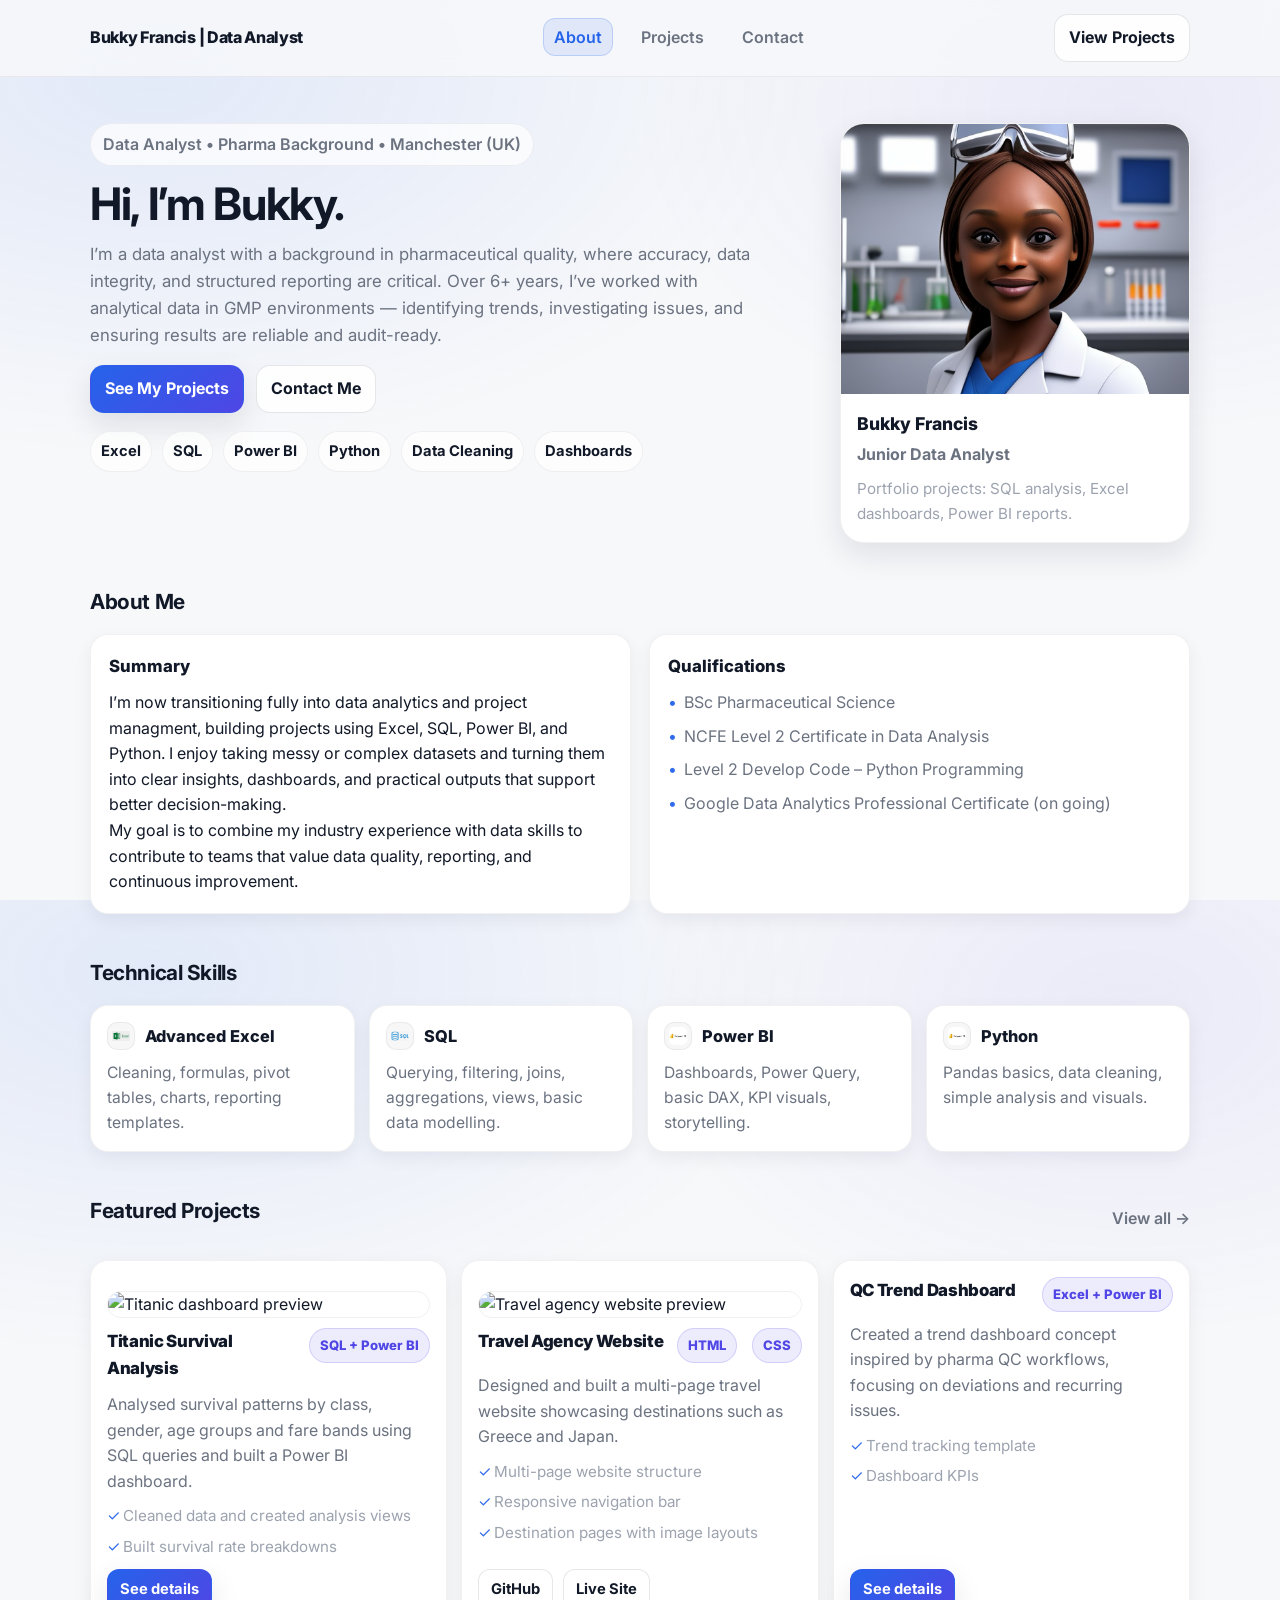
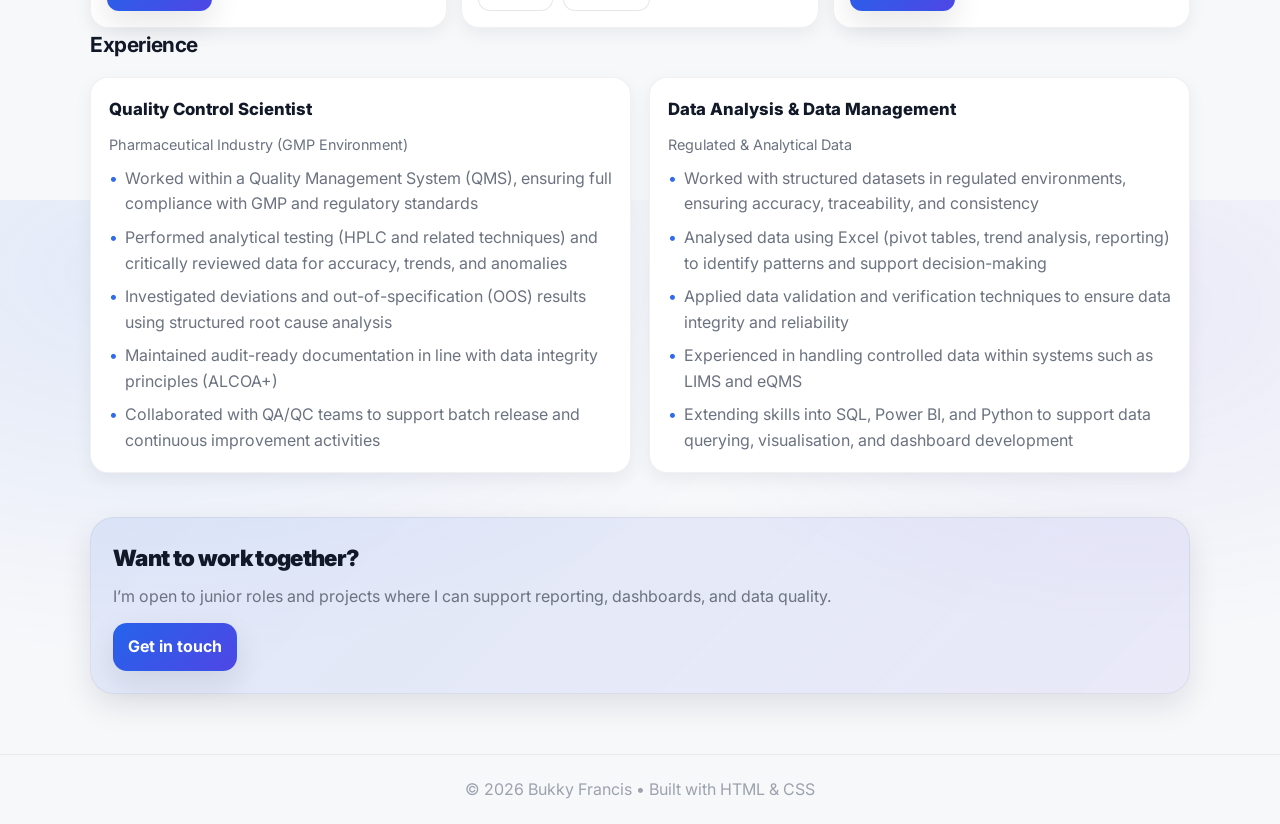
==== index.html @ 7f8a83d7 "Add files via upload" ====
<!DOCTYPE html>
<html lang="en">
<head>
  <meta charset="UTF-8" />
  <meta name="viewport" content="width=device-width, initial-scale=1.0" />
  <title>Bukky Francis | Data Analyst Portfolio</title>

  <!-- Font (optional, clean + modern) -->
  <link rel="preconnect" href="https://fonts.googleapis.com">
  <link rel="preconnect" href="https://fonts.gstatic.com" crossorigin>
  <link href="https://fonts.googleapis.com/css2?family=Inter:wght@400;500;600;700&display=swap" rel="stylesheet">

  <link rel="stylesheet" href="style.css" />
</head>

<body>
  <!-- Header / Nav -->
  <header class="header">
    <nav class="nav">
      <a class="brand" href="index.html">Bukky Francis | Data Analyst</a>

      <ul class="nav-links">
        <li><a href="index.html" class="active">About</a></li>
        <li><a href="projects.html">Projects</a></li>
        <li><a href="contact.html">Contact</a></li>
      </ul>

      <!-- Optional button (nice for recruiters) -->
      <a class="btn btn-outline" href="projects.html">View Projects</a>
    </nav>
  </header>

  <main class="container">
    <!-- Hero -->
    <section class="hero">
      <div class="hero-left">
        <p class="tag">Data Analyst • Pharma Background • Manchester (UK)</p>

        <h1>Hi, I’m Bukky.</h1>

        <p class="lead">
          I’m a data analyst with a background in pharmaceutical quality, where accuracy, data integrity, 
    and structured reporting are critical. Over 6+ years, I’ve worked with analytical data in GMP 
    environments — identifying trends, investigating issues, and ensuring results are reliable and audit-ready.
        </p>

        <div class="hero-actions">
          <a class="btn" href="projects.html">See My Projects</a>
          <a class="btn btn-outline" href="contact.html">Contact Me</a>
        </div>

        <div class="quick-info">
          <div class="pill">Excel</div>
          <div class="pill">SQL</div>
          <div class="pill">Power BI</div>
          <div class="pill">Python</div>
          <div class="pill">Data Cleaning</div>
          <div class="pill">Dashboards</div>
        </div>
      </div>

      <div class="hero-right">
        <!-- Put your image here: /images/profile.jpg -->
        <div class="profile-card">
          <img src="profile_pic.png" alt="Bukky Francis" class="profile-img" />
          <div class="profile-meta">
            <h2 class="profile-name">Bukky Francis</h2>
            <p class="profile-role">Junior Data Analyst</p>
            <p class="profile-note">
              Portfolio projects: SQL analysis, Excel dashboards, Power BI reports.
            </p>
          </div>
        </div>
      </div>
    </section>

    <!-- About section (CV-style) -->
    <section class="section">
      <h2 class="section-title">About Me</h2>

      <div class="grid two-col">
        <div class="card">
          <h3>Summary</h3>
          <p>
    I’m now transitioning fully into data analytics and project managment,
    building projects using Excel, SQL, Power BI, and Python. 
    I enjoy taking messy or complex datasets and turning them into clear insights, dashboards, and practical outputs 
    that support better decision-making.
  </p>

  <p>
    My goal is to combine my industry experience with data skills to contribute to teams that value data quality, 
    reporting, and continuous improvement.
  </p>
        </div>

        <div class="card">
          <h3>Qualifications</h3>
          <ul class="list">
            <li>BSc Pharmaceutical Science</li>
            <li>NCFE Level 2 Certificate in Data Analysis</li>
            <li>Level 2 Develop Code – Python Programming</li>
            <li>Google Data Analytics Professional Certificate (on going) </li>
          </ul>
        </div>
      </div>
    </section>

    <!-- Key Skills -->
    <section class="section">
      <h2 class="section-title">Technical Skills</h2>

      <div class="skills-grid">
        <div class="skill">
          <div class="skill-top">
            <img src="excel.jpg" alt="Excel" class="skill-icon">
            <h3> Advanced Excel</h3>
          </div>
          <p>Cleaning, formulas, pivot tables, charts, reporting templates.</p>
        </div>

        <div class="skill">
          <div class="skill-top">
            <img src="sql.jpeg" alt="SQL" class="skill-icon">
            <h3>SQL</h3>
          </div>
          <p>Querying, filtering, joins, aggregations, views, basic data modelling.</p>
        </div>

        <div class="skill">
          <div class="skill-top">
            <img src="powerbi.png" alt="Power BI" class="skill-icon">
            <h3>Power BI</h3>
          </div>
          <p>Dashboards, Power Query, basic DAX, KPI visuals, storytelling.</p>
        </div>

        <div class="skill">
          <div class="skill-top">
            <img src="powerbi.png" alt="Python" class="skill-icon">
            <h3>Python</h3>
          </div>
          <p>Pandas basics, data cleaning, simple analysis and visuals.</p>
        </div>
      </div>

      <p class="hint">
        

    <!-- Featured Projects (preview on homepage) -->
    <section class="section">

  <div class="section-head">
    <h2 class="section-title">Featured Projects</h2>
    <a class="link" href="projects.html">View all →</a>
  </div>

  <div class="projects-grid">

    <!-- Titanic Project -->
    <article class="project-card">

      <img src="titanic.jpg" alt="Titanic dashboard preview" class="project-image">

      <div class="project-top">
        <h3>Titanic Survival Analysis</h3>
        <span class="badge">SQL + Power BI</span>
      </div>

      <p>
        Analysed survival patterns by class, gender, age groups and fare bands using SQL queries and built a Power BI dashboard.
      </p>

      <ul class="mini-list">
        <li>Cleaned data and created analysis views</li>
        <li>Built survival rate breakdowns</li>
      </ul>

      <div class="project-actions">
        <a class="btn btn-small" href="titanic.html">See details</a>
      </div>

    </article>


    <!-- Travel Website -->
    <article class="project-card">

      <img src="travel-site.png" alt="Travel agency website preview" class="project-image">

      <div class="project-top">
        <h3>Travel Agency Website</h3>
        <span class="badge">HTML</span>
        <span class="badge">CSS</span>
      </div>

      <p>
        Designed and built a multi-page travel website showcasing destinations such as Greece and Japan.
      </p>

      <ul class="mini-list">
        <li>Multi-page website structure</li>
        <li>Responsive navigation bar</li>
        <li>Destination pages with image layouts</li>
      </ul>

      <div class="project-actions">
        <a class="btn btn-small btn-outline" href="https://github.com/bukkiefrancis/Travel-agency-site" target="_blank">GitHub</a>
        <a class="btn btn-small btn-outline" href="https://bukkiefrancis.github.io/Travel-agency-site/" target="_blank">Live Site</a>
      </div>

    </article>


    <!-- QC Project -->
    <article class="project-card">

      <div class="project-top">
        <h3>QC Trend Dashboard</h3>
        <span class="badge">Excel + Power BI</span>
      </div>

      <p>
        Created a trend dashboard concept inspired by pharma QC workflows, focusing on deviations and recurring issues.
      </p>

      <ul class="mini-list">
        <li>Trend tracking template</li>
        <li>Dashboard KPIs</li>
      </ul>

      <div class="project-actions">
        <a class="btn btn-small" href="projects.html">See details</a>
      </div>

    </article>

  </div>

</section>

  <h2 class="section-title">Experience</h2>

  <div class="grid two-col">
<div class="card">
  <h3>Quality Control Scientist</h3>
  <p class="muted">Pharmaceutical Industry (GMP Environment)</p>

  <ul class="list">
    <li>Worked within a Quality Management System (QMS), ensuring full compliance with GMP and regulatory standards</li>
    <li>Performed analytical testing (HPLC and related techniques) and critically reviewed data for accuracy, trends, and anomalies</li>
    <li>Investigated deviations and out-of-specification (OOS) results using structured root cause analysis</li>
    <li>Maintained audit-ready documentation in line with data integrity principles (ALCOA+)</li>
    <li>Collaborated with QA/QC teams to support batch release and continuous improvement activities</li>
  </ul>
</div>

<div class="card">
  <h3>Data Analysis & Data Management</h3>
  <p class="muted">Regulated & Analytical Data</p>

  <ul class="list">
    <li>Worked with structured datasets in regulated environments, ensuring accuracy, traceability, and consistency</li>
    <li>Analysed data using Excel (pivot tables, trend analysis, reporting) to identify patterns and support decision-making</li>
    <li>Applied data validation and verification techniques to ensure data integrity and reliability</li>
    <li>Experienced in handling controlled data within systems such as LIMS and eQMS</li>
    <li>Extending skills into SQL, Power BI, and Python to support data querying, visualisation, and dashboard development</li>
  </ul>
</div>

</section>
    <!-- Footer CTA -->
    <section class="cta">
      <div class="cta-card">
        <h2>Want to work together?</h2>
        <p>
          I’m open to junior roles and projects where I can support reporting, dashboards, and data quality.
        </p>
        <a class="btn" href="contact.html">Get in touch</a>
      </div>
    </section>
  </main>

  <footer class="footer">
    <p>© <span id="year"></span> Bukky Francis • Built with HTML & CSS</p>
  </footer>

  <script>
    // Small touch: auto-update year
    document.getElementById("year").textContent = new Date().getFullYear();
  </script>
</body>
</html>
---- style.css ----
/* =========================
   Bukky Francis Portfolio
   style.css
   SAME layout • NEW light palette
   ========================= */

/* Reset */
* {
  margin: 0;
  padding: 0;
  box-sizing: border-box;
}

/* =========================
   Palette (LIGHT)
   ========================= */
:root{
  /* Surfaces */
  --bg: #f7f8fa;
  --panel: #ffffff;
  --panel-2: #ffffff;

  /* Text */
  --text: #111827;
  --muted: #6b7280;
  --muted-2: #9ca3af;

  /* Lines / borders */
  --line: rgba(17, 24, 39, 0.10);
  --line-2: rgba(17, 24, 39, 0.06);

  /* Accents */
  --accent: #2563eb;   /* primary blue */
  --accent-2: #4f46e5; /* indigo */

  /* Effects */
  --shadow: 0 12px 30px rgba(17, 24, 39, 0.10);

  /* Shape */
  --radius: 18px;
  --radius-2: 24px;

  /* Layout */
  --container: 1100px;
}

html, body {
  height: 100%;
}

body{
  font-family: "Inter", system-ui, -apple-system, Segoe UI, Roboto, Arial, sans-serif;
  background: radial-gradient(1200px 700px at 12% 8%, rgba(37,99,235,0.10), transparent 55%),
              radial-gradient(900px 600px at 88% 12%, rgba(79,70,229,0.08), transparent 55%),
              var(--bg);
  color: var(--text);
  line-height: 1.6;
}

/* Links */
a{
  color: inherit;
  text-decoration: none;
}
a:hover{
  opacity: 0.95;
}

/* Layout helpers */
.container{
  width: min(var(--container), 92%);
  margin: 0 auto;
  padding: 34px 0 60px;
}

.section{
  margin-top: 42px;
}

.section-title{
  font-size: 1.3rem;
  font-weight: 700;
  margin-bottom: 16px;
  letter-spacing: -0.02em;
}

.section-head{
  display: flex;
  align-items: center;
  justify-content: space-between;
  gap: 12px;
  margin-bottom: 16px;
}

.link{
  color: var(--muted);
  font-weight: 600;
}
.link:hover{
  color: var(--text);
}

/* =========================
   Header / Nav
   ========================= */
.header{
  position: sticky;
  top: 0;
  z-index: 50;
  backdrop-filter: blur(10px);
  background: rgba(247,248,250,0.82);
  border-bottom: 1px solid var(--line-2);
}

.nav{
  width: min(var(--container), 92%);
  margin: 0 auto;
  padding: 14px 0;
  display: flex;
  align-items: center;
  justify-content: space-between;
  gap: 16px;
}

.brand{
  font-weight: 800;
  letter-spacing: -0.02em;
}

.nav-links{
  list-style: none;
  display: flex;
  align-items: center;
  gap: 18px;
}

.nav-links a{
  color: var(--muted);
  font-weight: 600;
  padding: 8px 10px;
  border-radius: 12px;
  transition: background 150ms ease, color 150ms ease, border 150ms ease;
}

.nav-links a:hover{
  color: var(--text);
  background: rgba(17,24,39,0.04);
}

.nav-links a.active{
  color: var(--accent);
  background: rgba(37,99,235,0.10);
  border: 1px solid rgba(37,99,235,0.20);
}

/* =========================
   Buttons
   ========================= */
.btn{
  display: inline-flex;
  align-items: center;
  justify-content: center;
  padding: 10px 14px;
  border-radius: 14px;
  font-weight: 700;
  background: linear-gradient(135deg, var(--accent), var(--accent-2));
  color: #ffffff;
  border: 1px solid rgba(37,99,235,0.18);
  box-shadow: var(--shadow);
  transition: transform 160ms ease, opacity 160ms ease;
}

.btn:hover{
  transform: translateY(-1px);
}

.btn:active{
  transform: translateY(0px);
}

.btn-outline{
  background: rgba(255,255,255,0.85);
  color: var(--text);
  border: 1px solid var(--line);
  box-shadow: none;
}

.btn-small{
  padding: 8px 12px;
  border-radius: 12px;
  font-weight: 700;
  font-size: 0.92rem;
}

/* =========================
   Hero (KEEP same layout)
   ========================= */
.hero{
  margin-top: 12px;
  display: grid;
  grid-template-columns: 1.35fr 0.65fr;
  gap: 22px;
  align-items: stretch;
}

.tag{
  display: inline-block;
  color: var(--muted);
  font-weight: 600;
  background: rgba(255,255,255,0.70);
  border: 1px solid var(--line-2);
  padding: 8px 12px;
  border-radius: 999px;
  margin-bottom: 14px;
}

.hero h1{
  font-size: clamp(2rem, 4vw, 2.8rem);
  line-height: 1.1;
  letter-spacing: -0.03em;
  margin-bottom: 12px;
}

.lead{
  color: var(--muted);
  font-size: 1.05rem;
  max-width: 62ch;
}

.hero-actions{
  display: flex;
  gap: 12px;
  flex-wrap: wrap;
  margin-top: 16px;
}

.quick-info{
  display: flex;
  flex-wrap: wrap;
  gap: 10px;
  margin-top: 18px;
}

.pill{
  font-weight: 700;
  color: var(--text);
  background: rgba(255,255,255,0.70);
  border: 1px solid var(--line-2);
  padding: 8px 10px;
  border-radius: 999px;
  font-size: 0.92rem;
}

/* Profile card */
.profile-card{
  background: var(--panel);
  border: 1px solid var(--line-2);
  border-radius: var(--radius-2);
  overflow: hidden;
  box-shadow: var(--shadow);
  height: 100%;
  display: flex;
  flex-direction: column;
}

.profile-img{
  width: 100%;
  height: 270px;
  object-fit: cover;
  background: rgba(17,24,39,0.04);
}

.profile-meta{
  padding: 16px;
}

.profile-name{
  font-size: 1.1rem;
  font-weight: 800;
  margin-bottom: 4px;
}

.profile-role{
  color: var(--muted);
  font-weight: 700;
  margin-bottom: 10px;
}

.profile-note{
  color: var(--muted-2);
  font-size: 0.95rem;
}

/* =========================
   Cards / Grids
   ========================= */
.grid.two-col{
  display: grid;
  grid-template-columns: 1fr 1fr;
  gap: 18px;
}

.card{
  background: var(--panel);
  border: 1px solid var(--line-2);
  border-radius: var(--radius);
  padding: 18px;
  box-shadow: 0 6px 18px rgba(17,24,39,0.06);
}

.card h3{
  font-size: 1.05rem;
  font-weight: 800;
  margin-bottom: 10px;
}

.list{
  list-style: none;
  display: grid;
  gap: 8px;
}
.list li{
  color: var(--muted);
  padding-left: 16px;
  position: relative;
}
.list li::before{
  content: "•";
  position: absolute;
  left: 0;
  color: rgba(37,99,235,0.95);
}

/* =========================
   Skills
   ========================= */
.skills-grid{
  display: grid;
  grid-template-columns: repeat(4, 1fr);
  gap: 14px;
}

.skill{
  background: var(--panel);
  border: 1px solid var(--line-2);
  border-radius: var(--radius);
  padding: 16px;
  box-shadow: 0 6px 18px rgba(17,24,39,0.06);
}

.skill-top{
  display: flex;
  align-items: center;
  gap: 10px;
  margin-bottom: 10px;
}

.skill-icon{
  width: 28px;
  height: 28px;
  object-fit: contain;
  background: rgba(17,24,39,0.03);
  border: 1px solid var(--line-2);
  border-radius: 10px;
  padding: 4px;
}

.skill h3{
  font-size: 1.02rem;
  font-weight: 800;
}

.skill p{
  color: var(--muted);
  font-size: 0.98rem;
}

.hint{
  margin-top: 12px;
  color: var(--muted-2);
  font-size: 0.95rem;
}
.hint code{
  background: rgba(17,24,39,0.04);
  border: 1px solid var(--line-2);
  padding: 2px 6px;
  border-radius: 10px;
}

/* =========================
   Featured Projects (KEEP same layout)
   ========================= */
.projects-grid{
  display: grid;
  grid-template-columns: repeat(3, 1fr);
  gap: 14px;
}

.project-card{
  background: var(--panel);
  border: 1px solid var(--line-2);
  border-radius: var(--radius);
  padding: 16px;
  display: flex;
  flex-direction: column;
  gap: 10px;
  box-shadow: 0 6px 18px rgba(17,24,39,0.06);
}

.project-top{
  display: flex;
  align-items: flex-start;
  justify-content: space-between;
  gap: 10px;
}

.project-card h3{
  font-size: 1.05rem;
  font-weight: 850;
  letter-spacing: -0.02em;
}

.badge{
  display: inline-flex;
  align-items: center;
  gap: 6px;
  padding: 6px 10px;
  border-radius: 999px;
  font-size: 0.82rem;
  font-weight: 800;
  color: var(--accent-2);
  background: rgba(79,70,229,0.10);
  border: 1px solid rgba(79,70,229,0.18);
  white-space: nowrap;
}

.project-card p{
  color: var(--muted);
}

.mini-list{
  list-style: none;
  display: grid;
  gap: 6px;
}

.mini-list li{
  color: var(--muted-2);
  padding-left: 16px;
  position: relative;
  font-size: 0.95rem;
}
.mini-list li::before{
  content: "✓";
  position: absolute;
  left: 0;
  color: rgba(37,99,235,0.95);
}

.project-actions{
  display: flex;
  gap: 10px;
  margin-top: auto;
  flex-wrap: wrap;
}

/* =========================
   CTA
   ========================= */
.cta{
  margin-top: 44px;
}

.cta-card{
  background: linear-gradient(135deg, rgba(37,99,235,0.10), rgba(79,70,229,0.08));
  border: 1px solid var(--line-2);
  border-radius: var(--radius-2);
  padding: 22px;
  box-shadow: var(--shadow);
}

.cta-card h2{
  font-size: 1.4rem;
  font-weight: 900;
  margin-bottom: 8px;
  letter-spacing: -0.03em;
}

.cta-card p{
  color: var(--muted);
  margin-bottom: 14px;
}

/* =========================
   Footer
   ========================= */
.footer{
  border-top: 1px solid var(--line-2);
  padding: 22px 0;
  color: var(--muted-2);
  text-align: center;
}

/* =========================
   Responsive
   ========================= */
@media (max-width: 980px){
  .hero{
    grid-template-columns: 1fr;
  }
  .profile-img{
    height: 320px;
  }
  .grid.two-col{
    grid-template-columns: 1fr;
  }
  .skills-grid{
    grid-template-columns: repeat(2, 1fr);
  }
  .projects-grid{
    grid-template-columns: 1fr;
  }
  .nav{
    flex-wrap: wrap;
  }
}

@media (max-width: 520px){
  .nav-links{
    gap: 10px;
    flex-wrap: wrap;
  }
  .btn{
    width: 100%;
  }
  .btn-outline{
    width: 100%;
  }
}
.muted{
color: var(--muted);
font-size: 0.9rem;
margin-bottom: 10px;
}
/* =========================
   Individual Project Page
   ========================= */
.project-page{
  width: min(900px, 92%);
  margin: 0 auto;
  padding: 34px 0 60px;
}

.project-hero{
  background: var(--panel);
  border: 1px solid var(--line-2);
  border-radius: var(--radius-2);
  padding: 24px;
  box-shadow: var(--shadow);
  margin-top: 18px;
}

.project-hero h1{
  font-size: clamp(2rem, 4vw, 2.6rem);
  line-height: 1.1;
  letter-spacing: -0.03em;
  margin-bottom: 10px;
}

.project-hero p{
  color: var(--muted);
  max-width: 70ch;
}

.project-meta{
  display: flex;
  flex-wrap: wrap;
  gap: 10px;
  margin-top: 16px;
}

.project-section{
  margin-top: 24px;
  background: var(--panel);
  border: 1px solid var(--line-2);
  border-radius: var(--radius);
  padding: 22px;
  box-shadow: 0 6px 18px rgba(17,24,39,0.06);
}

.project-section h2{
  font-size: 1.25rem;
  font-weight: 800;
  margin-bottom: 12px;
  letter-spacing: -0.02em;
}

.project-section p{
  color: var(--muted);
  margin-bottom: 12px;
}

.project-section ul{
  padding-left: 18px;
  color: var(--muted);
}

.project-section li{
  margin-bottom: 8px;
}

.project-image{
  width: 100%;
  border-radius: var(--radius);
  border: 1px solid var(--line-2);
  margin-top: 14px;
}

.project-links{
  display: flex;
  gap: 12px;
  flex-wrap: wrap;
  margin-top: 18px;
}

.code-block{
  background: #111827;
  color: #f9fafb;
  padding: 16px;
  border-radius: var(--radius);
  overflow-x: auto;
  font-size: 0.95rem;
  line-height: 1.5;
  margin-top: 14px;
}

@media (max-width: 520px){
  .project-hero,
  .project-section{
    padding: 18px;
  }
}

/* =========================
   Project intro + objectives layout
   ========================= */

.project-layout{
  display: grid;
  grid-template-columns: 1fr 1.5fr;
  gap: 40px;
  align-items: start;
}

.intro-box{
  max-width: 100%;
}

.intro-box p{
  max-width: 34ch;
}

.analysis-box h2{
  margin-top: 20px;
}

.analysis-box h2:first-child{
  margin-top: 0;
}

.analysis-box ul{
  margin-bottom: 20px;
}

.analysis-box li{
  margin-bottom: 6px;
}

.dashboard-box iframe{
  width: 100%;
  height: 450px;
  border-radius: var(--radius);
  border: 1px solid var(--line);
}

.intro-box{
  padding-right: 30px;
  border-right: 1px solid var(--line-2);
}

/* Mobile */
@media (max-width: 900px){

  .project-layout{
    grid-template-columns: 1fr;
    gap: 24px;
  }
}

.intro-box{
  padding-right: 35px;
  border-right: 1px solid rgba(17,24,39,0.15);
}

.analysis-box{
  padding-left: 35px;
}
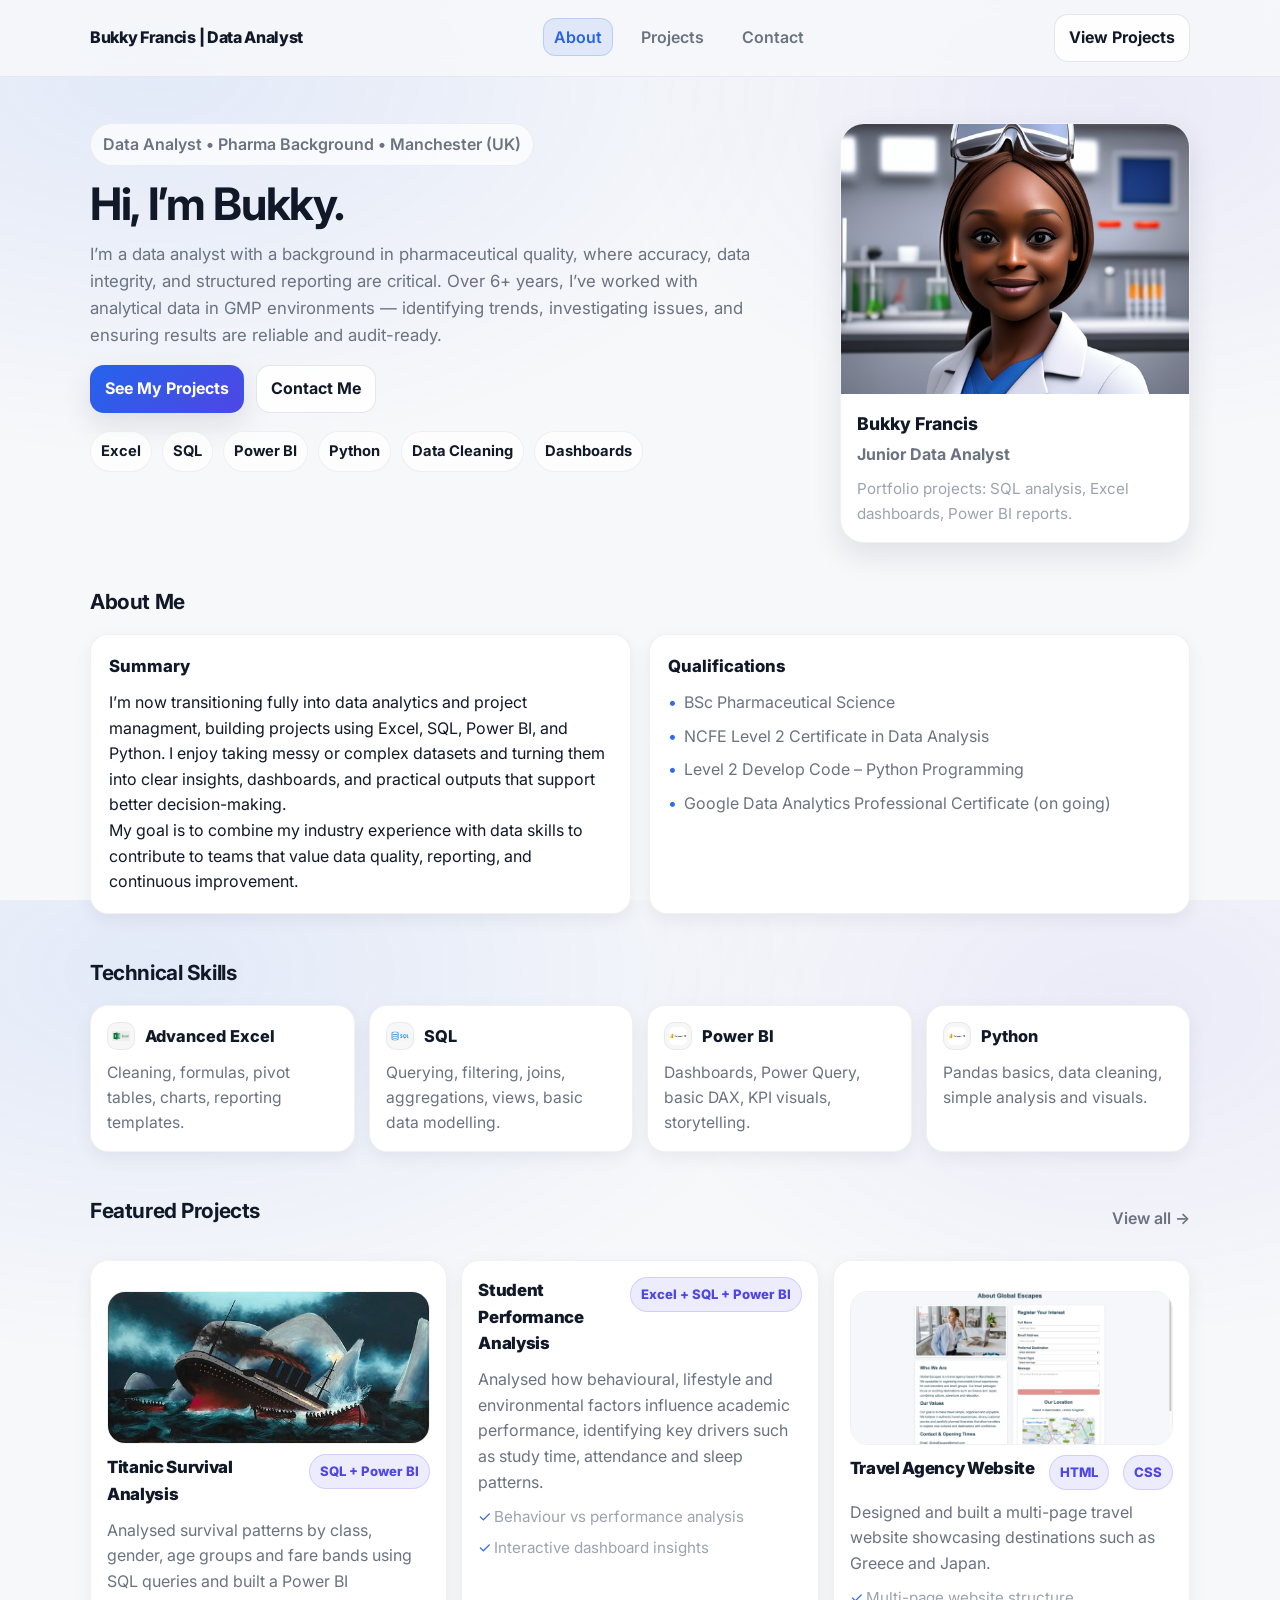
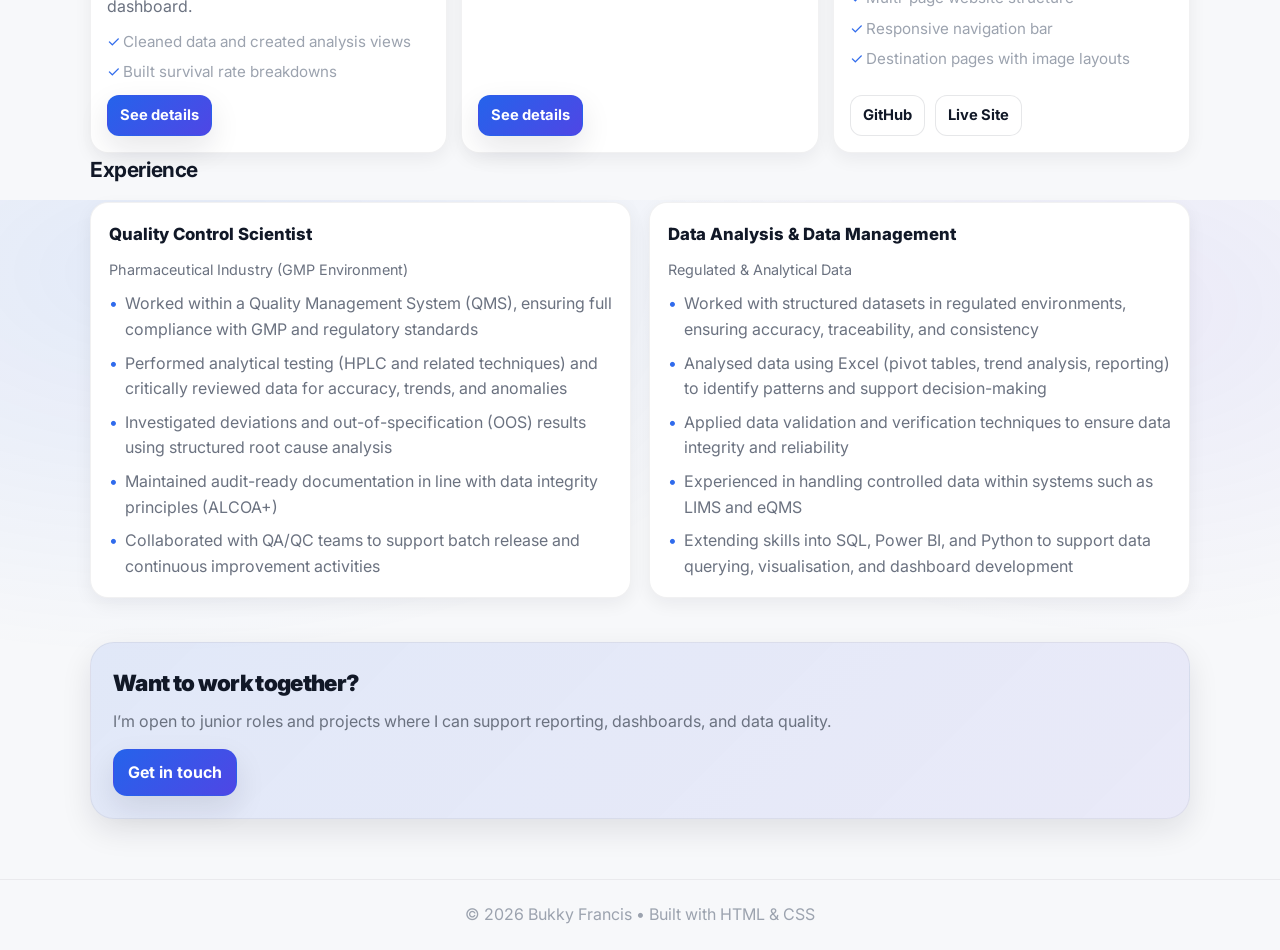
==== commit 1a6e830e: "Update index.html" ====
--- a/index.html
+++ b/index.html
@@ -183,6 +183,28 @@
     </article>
 
 
+  <!-- Student Performance Project -->
+<article class="project-card">
+
+  <div class="project-top">
+    <h3>Student Performance Analysis</h3>
+    <span class="badge">Excel + SQL + Power BI</span>
+  </div>
+
+  <p>
+    Analysed how behavioural, lifestyle and environmental factors influence academic performance, identifying key drivers such as study time, attendance and sleep patterns.
+  </p>
+
+  <ul class="mini-list">
+    <li>Behaviour vs performance analysis</li>
+    <li>Interactive dashboard insights</li>
+  </ul>
+
+  <div class="project-actions">
+    <a class="btn btn-small" href="studentperf.html">See details</a>
+  </div>
+
+</article>
     <!-- Travel Website -->
     <article class="project-card">
 
@@ -207,30 +229,6 @@
       <div class="project-actions">
         <a class="btn btn-small btn-outline" href="https://github.com/bukkiefrancis/Travel-agency-site" target="_blank">GitHub</a>
         <a class="btn btn-small btn-outline" href="https://bukkiefrancis.github.io/Travel-agency-site/" target="_blank">Live Site</a>
-      </div>
-
-    </article>
-
-
-    <!-- QC Project -->
-    <article class="project-card">
-
-      <div class="project-top">
-        <h3>QC Trend Dashboard</h3>
-        <span class="badge">Excel + Power BI</span>
-      </div>
-
-      <p>
-        Created a trend dashboard concept inspired by pharma QC workflows, focusing on deviations and recurring issues.
-      </p>
-
-      <ul class="mini-list">
-        <li>Trend tracking template</li>
-        <li>Dashboard KPIs</li>
-      </ul>
-
-      <div class="project-actions">
-        <a class="btn btn-small" href="projects.html">See details</a>
       </div>
 
     </article>
@@ -290,4 +288,4 @@
     document.getElementById("year").textContent = new Date().getFullYear();
   </script>
 </body>
-</html>+</html>
--- a/style.css
+++ b/style.css
@@ -704,4 +704,17 @@
 
 .analysis-box{
   padding-left: 35px;
-}+}
+.dashboard-box{
+  margin-top: 16px;
+  padding: 12px;
+  border: 1px solid var(--line);
+  border-radius: var(--radius);
+  background: rgba(255,255,255,0.6);
+}
+
+.dashboard-box iframe{
+  width: 100%;
+  border: none;
+  border-radius: var(--radius);
+}
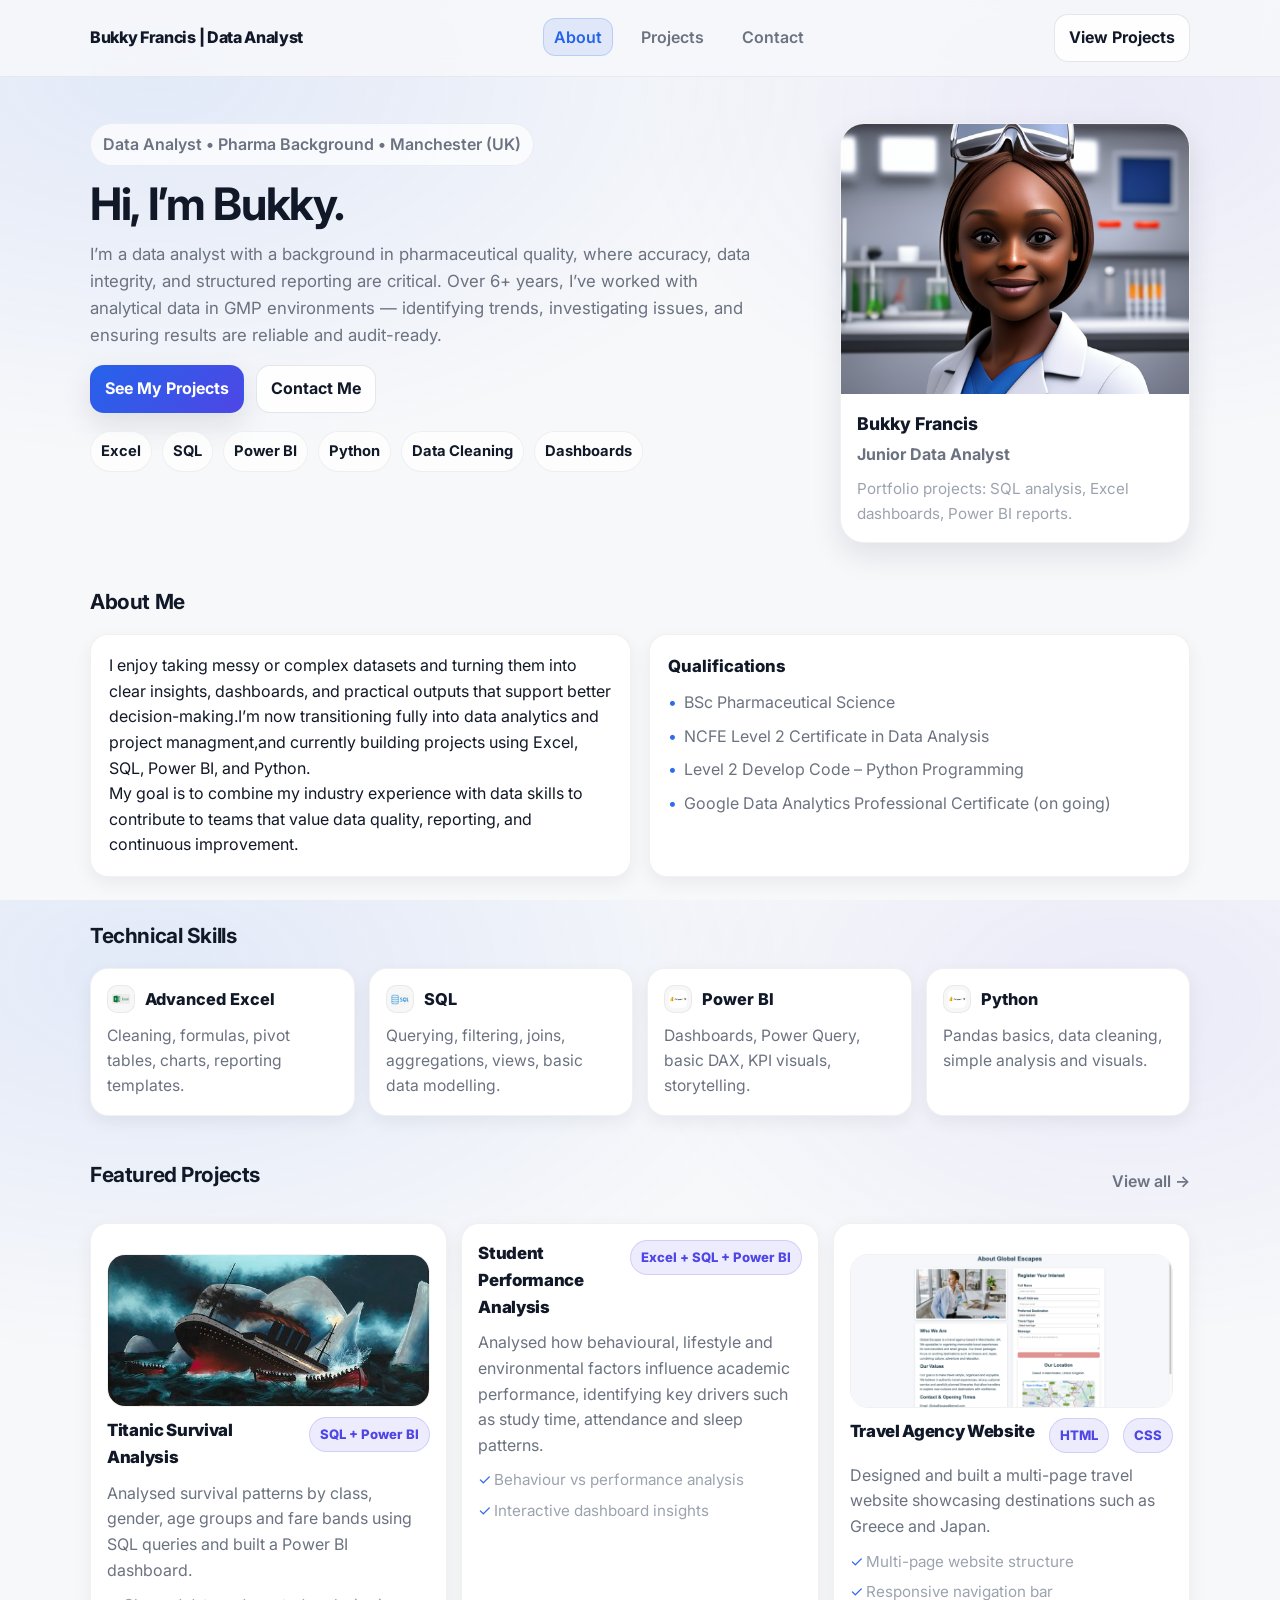
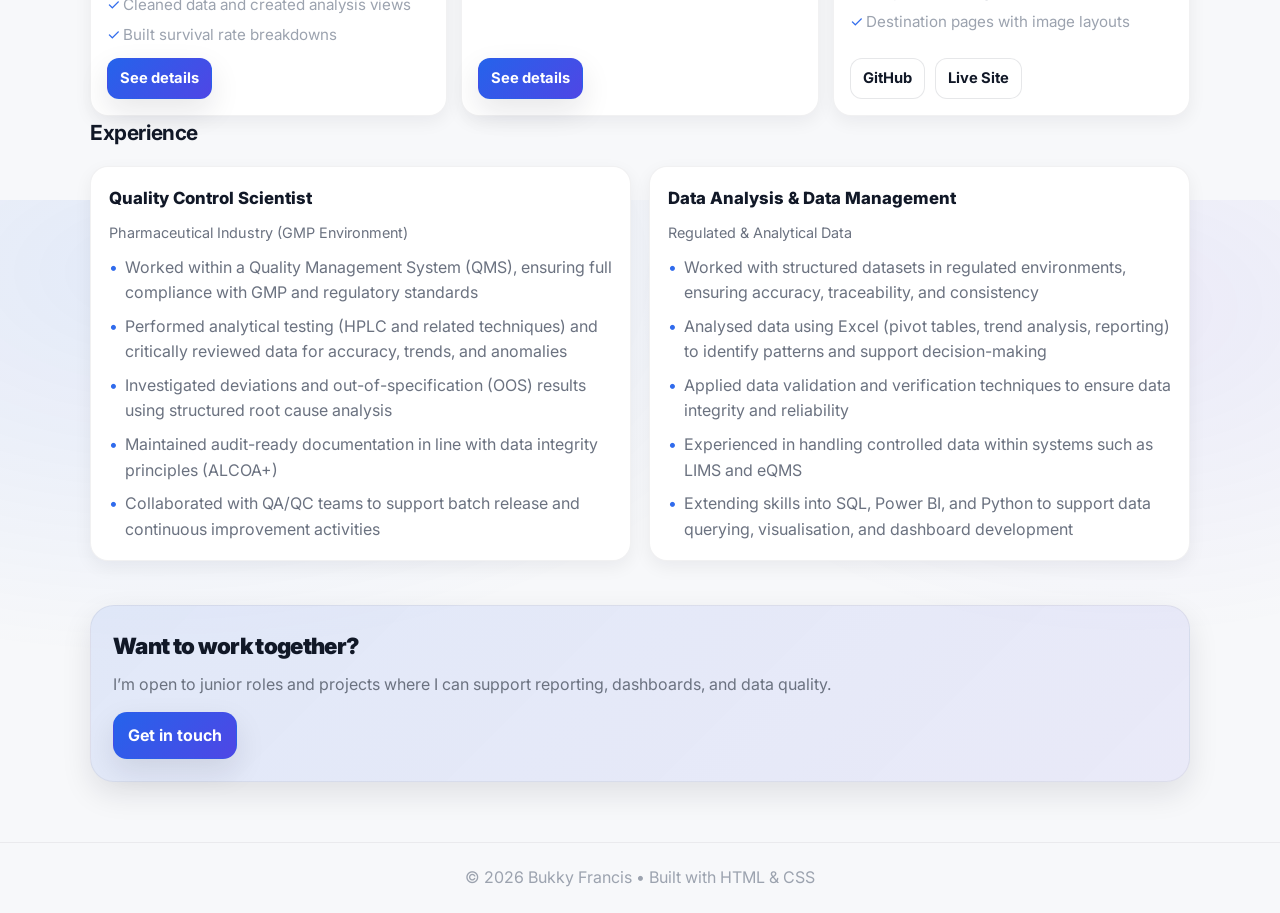
==== commit c1c1e2c3: "Update index.html" ====
--- a/index.html
+++ b/index.html
@@ -80,12 +80,11 @@
 
       <div class="grid two-col">
         <div class="card">
-          <h3>Summary</h3>
-          <p>
-    I’m now transitioning fully into data analytics and project managment,
-    building projects using Excel, SQL, Power BI, and Python. 
+  
+          <p> 
     I enjoy taking messy or complex datasets and turning them into clear insights, dashboards, and practical outputs 
-    that support better decision-making.
+    that support better decision-making.I’m now transitioning fully into data analytics and project managment,and currently
+    building projects using Excel, SQL, Power BI, and Python.
   </p>
 
   <p>
@@ -181,7 +180,6 @@
       </div>
 
     </article>
-
 
   <!-- Student Performance Project -->
 <article class="project-card">
